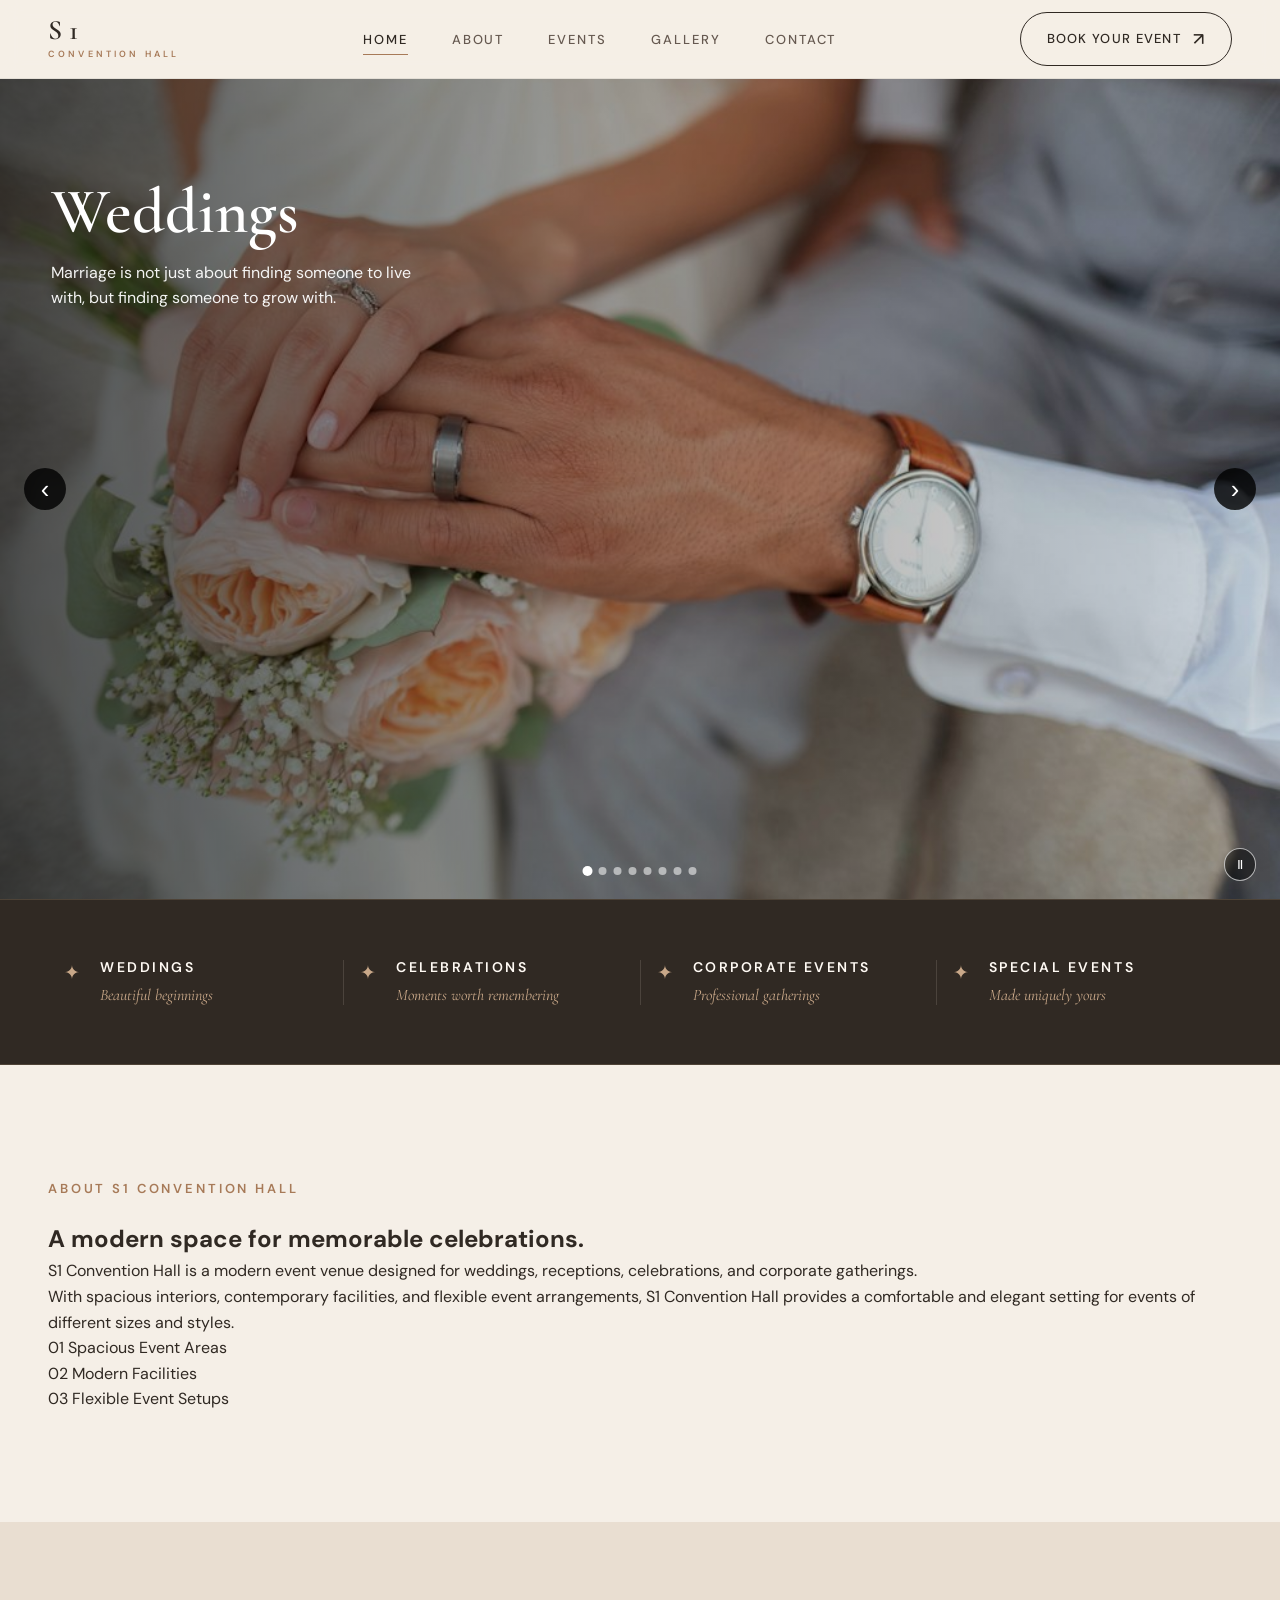
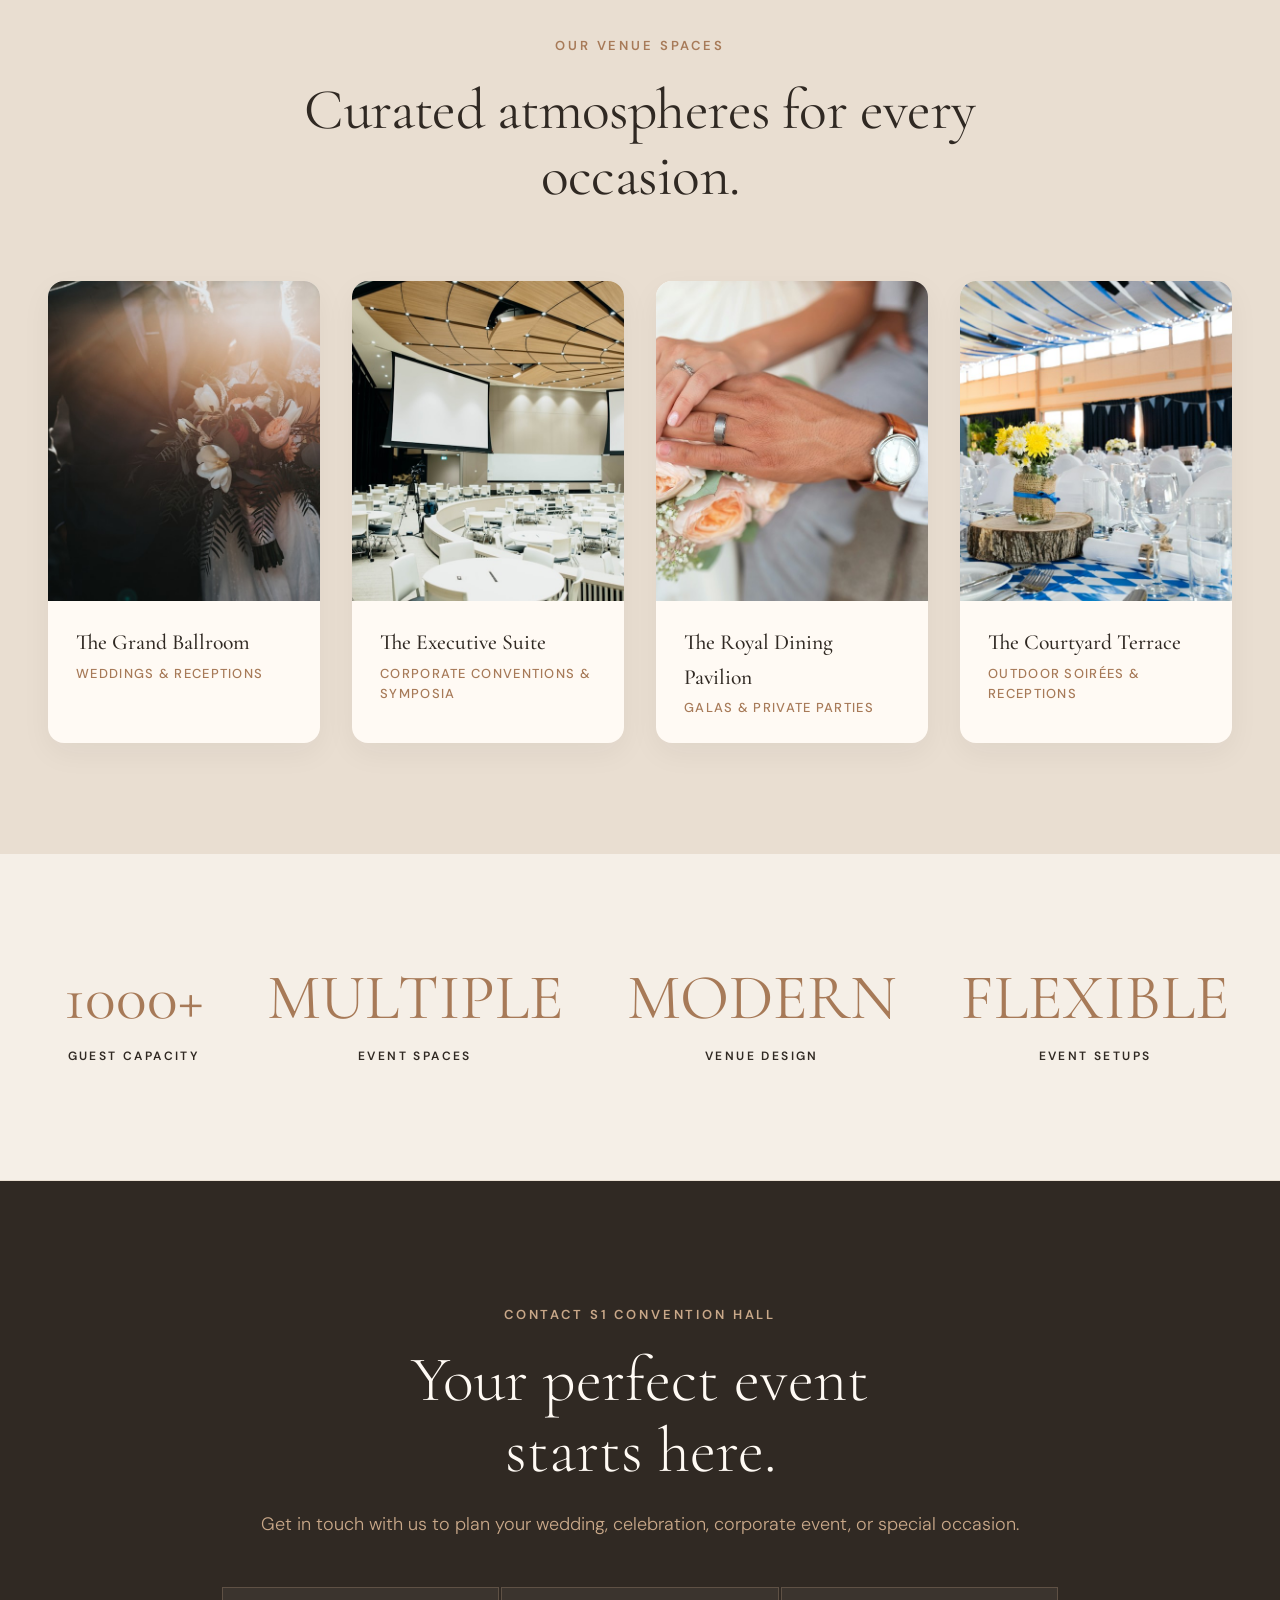
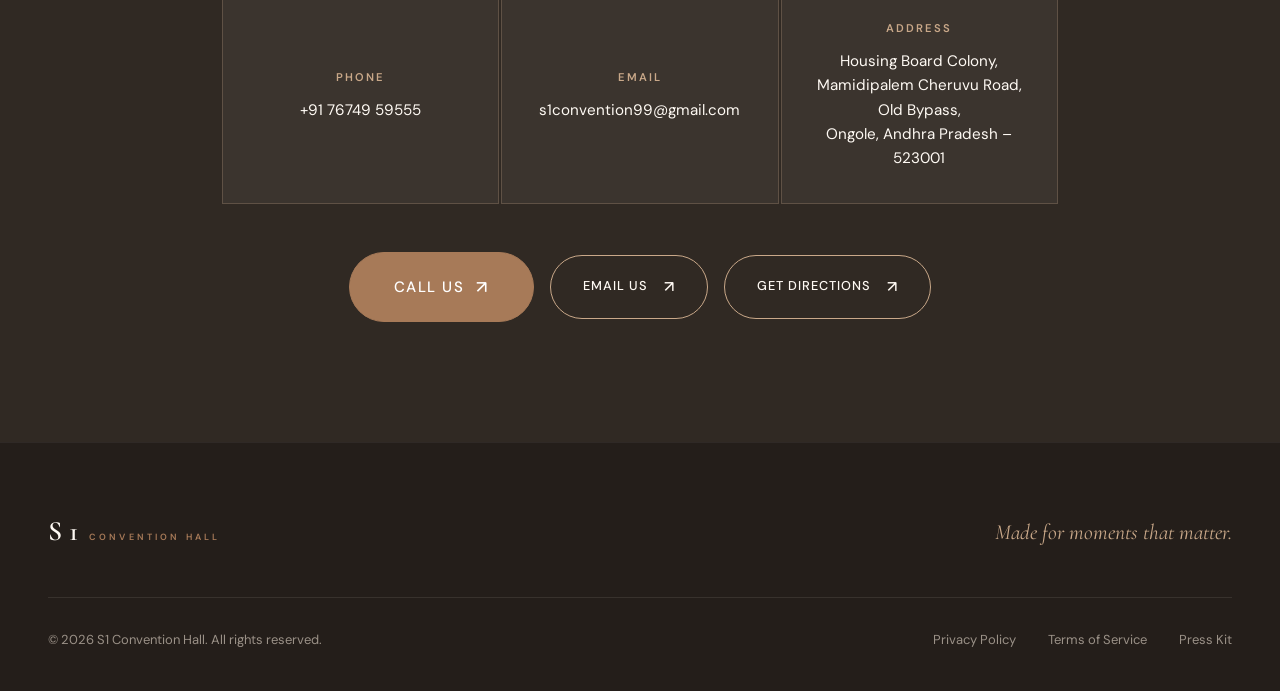
==== index.html @ 1cbb0aaa "Update code" ====
<!DOCTYPE html>
<html lang="en">
<head>
  <meta charset="UTF-8">
  <meta name="viewport" content="width=device-width, initial-scale=1.0">
  <meta name="description" content="S1 Convention Hall — weddings, celebrations and corporate events in Ongole.">
  <title>S1 Convention Hall | Luxury Event & Wedding Venue</title>
  <link rel="preconnect" href="https://fonts.googleapis.com">
  <link rel="preconnect" href="https://fonts.gstatic.com" crossorigin>
  <link href="https://fonts.googleapis.com/css2?family=Cormorant+Garamond:ital,wght@0,300;0,400;0,500;0,600;0,700;1,400;1,600&family=DM+Sans:ital,wght@0,300;0,400;0,500;0,600;1,400&display=swap" rel="stylesheet">
  <link rel="stylesheet" href="styles.css">
</head>
<body>
  <div data-component="navbar"></div>
  <main>
    <div data-component="hero"></div>
    <div data-component="events"></div>
    <div data-component="about"></div>
    <div data-component="gallery"></div>
    <div data-component="stats"></div>
    <div data-component="contact"></div>
  </main>
  <div data-component="footer"></div>
  <p id="componentError" role="alert" hidden style="padding:1rem;text-align:center">Some page sections could not load. Please run this website using a local server.</p>
  <script>
    // Static HTML component loader — no framework required.
    (async function loadComponents() {
      const names = ['navbar', 'hero', 'events', 'about', 'gallery', 'stats', 'contact', 'footer'];
      try {
        await Promise.all(names.map(async (name) => {
          const response = await fetch(`components/${name}.html`);
          if (!response.ok) throw new Error(`Could not load components/${name}.html`);
          const html = await response.text();
          document.querySelector(`[data-component="${name}"]`).innerHTML = html;
        }));
        const script = document.createElement('script');
        script.src = 'script.js';
        script.onload = () => initializeSite();
        document.body.appendChild(script);
      } catch (error) {
        console.error(error);
        document.getElementById('componentError').hidden = false;
      }
    })();
  </script>
</body>
</html>
---- styles.css ----
/* ==========================================================================
   ÉLAN CONVENTION HALL - LUXURY EDITORIAL STYLESHEET
   ========================================================================== */

/* --------------------------------------------------------------------------
   1. CSS VARIABLES & COLOR PALETTE
   -------------------------------------------------------------------------- */
:root {
    --bg-main: #F5EFE7;
    --text-dark: #302923;
    --text-secondary: #665950;
    --accent-gold: #A77A58;
    --accent-gold-light: #C9A889;
    --bg-beige-light: #E9DED1;
    --bg-card-white: #FFFAF4;
    
    /* Typography */
    --font-serif: 'Cormorant Garamond', Georgia, serif;
    --font-sans: 'DM Sans', -apple-system, BlinkMacSystemFont, "Segoe UI", Roboto, sans-serif;
    
    /* Layout */
    --site-max-width: 1540px;
    --section-padding-y: 110px;
    --transition-smooth: all 0.4s cubic-bezier(0.16, 1, 0.3, 1);
}

/* --------------------------------------------------------------------------
   2. RESET & BASE STYLES
   -------------------------------------------------------------------------- */
*, *::before, *::after {
    box-sizing: border-box;
    margin: 0;
    padding: 0;
}

html {
    scroll-behavior: smooth;
    font-size: 16px;
    background-color: var(--bg-main);
    color: var(--text-dark);
    overflow-x: hidden;
}

body {
    font-family: var(--font-sans);
    line-height: 1.6;
    color: var(--text-dark);
    background-color: var(--bg-main);
    -webkit-font-smoothing: antialiased;
    -moz-osx-font-smoothing: grayscale;
    overflow-x: hidden;
    width: 100%;
}

img {
    max-width: 100%;
    height: auto;
    display: block;
    object-fit: cover;
}

a {
    color: inherit;
    text-decoration: none;
}

ul {
    list-style: none;
}

/* --------------------------------------------------------------------------
   3. TYPOGRAPHY & COMMON ELEMENTS
   -------------------------------------------------------------------------- */
.eyebrow-text {
    font-family: var(--font-sans);
    font-size: 0.8125rem;
    font-weight: 600;
    letter-spacing: 0.22em;
    text-transform: uppercase;
    color: var(--accent-gold);
    display: inline-block;
    margin-bottom: 1.25rem;
}

.eyebrow-text.gold {
    color: var(--accent-gold-light);
}

.section-title {
    font-family: var(--font-serif);
    font-size: clamp(2.5rem, 4.5vw, 4rem);
    font-weight: 400;
    line-height: 1.15;
    color: var(--text-dark);
    margin-bottom: 1.5rem;
    letter-spacing: -0.01em;
}

/* Buttons */
.btn {
    display: inline-flex;
    align-items: center;
    justify-content: center;
    gap: 0.75rem;
    padding: 1.1rem 2.2rem;
    font-family: var(--font-sans);
    font-size: 0.875rem;
    font-weight: 500;
    letter-spacing: 0.1em;
    text-transform: uppercase;
    border-radius: 50px;
    transition: var(--transition-smooth);
    cursor: pointer;
    white-space: nowrap;
}

.btn .arrow {
    font-size: 1.1rem;
    transition: transform 0.3s ease;
}

.btn:hover .arrow {
    transform: translate(3px, -3px);
}

.btn-primary {
    background-color: var(--text-dark);
    color: var(--bg-card-white);
    border: 1px solid var(--text-dark);
}

.btn-primary:hover {
    background-color: var(--accent-gold);
    border-color: var(--accent-gold);
    color: #FFFFFF;
    box-shadow: 0 10px 25px rgba(48, 41, 35, 0.15);
}

.btn-secondary {
    background-color: transparent;
    color: var(--text-dark);
    border: 1px solid rgba(48, 41, 35, 0.25);
}

.btn-secondary:hover {
    border-color: var(--text-dark);
    background-color: rgba(48, 41, 35, 0.04);
}

.btn-outline-nav {
    padding: 0.75rem 1.6rem;
    font-size: 0.8125rem;
    border: 1px solid var(--text-dark);
    color: var(--text-dark);
    background: transparent;
}

.btn-outline-nav:hover {
    background-color: var(--text-dark);
    color: var(--bg-main);
}

.btn-gold-large {
    background-color: var(--accent-gold);
    color: #FFFFFF;
    border: 1px solid var(--accent-gold);
    padding: 1.25rem 2.75rem;
    font-size: 0.9375rem;
}

.btn-gold-large:hover {
    background-color: var(--accent-gold-light);
    border-color: var(--accent-gold-light);
    color: var(--text-dark);
    box-shadow: 0 12px 30px rgba(0, 0, 0, 0.2);
}

/* --------------------------------------------------------------------------
   4. NAVBAR
   -------------------------------------------------------------------------- */
.navbar-header {
    position: sticky;
    top: 0;
    left: 0;
    width: 100%;
    z-index: 1000;
    background-color: rgba(245, 239, 231, 0.92);
    backdrop-filter: blur(10px);
    -webkit-backdrop-filter: blur(10px);
    border-bottom: 1px solid rgba(48, 41, 35, 0.08);
    transition: var(--transition-smooth);
}

.navbar-container {
    max-width: var(--site-max-width);
    margin: 0 auto;
    min-height: 72px;
    padding: 0.75rem 3rem;
    display: flex;
    align-items: center;
    justify-content: space-between;
}

.brand-logo {
    display: flex;
    flex-direction: column;
    text-decoration: none;
}

.brand-name {
    font-family: var(--font-serif);
    font-size: 1.75rem;
    font-weight: 600;
    letter-spacing: 0.25em;
    color: var(--text-dark);
    line-height: 1;
}

.brand-tagline {
    font-family: var(--font-sans);
    font-size: 0.5625rem;
    font-weight: 600;
    letter-spacing: 0.35em;
    color: var(--accent-gold);
    margin-top: 3px;
}

.nav-list {
    display: flex;
    align-items: center;
    gap: 2.75rem;
}

.nav-link {
    font-family: var(--font-sans);
    font-size: 0.8125rem;
    font-weight: 500;
    letter-spacing: 0.15em;
    text-transform: uppercase;
    color: var(--text-secondary);
    position: relative;
    padding: 0.4rem 0;
    transition: color 0.3s ease;
}

.nav-link::after {
    content: '';
    position: absolute;
    bottom: 0;
    left: 0;
    width: 0;
    height: 1px;
    background-color: var(--accent-gold);
    transition: width 0.3s ease;
}

.nav-link:hover, .nav-link.active {
    color: var(--text-dark);
}

.nav-link:hover::after, .nav-link.active::after {
    width: 100%;
}

.nav-actions {
    display: flex;
    align-items: center;
    gap: 1.5rem;
}

.hamburger-btn {
    display: none;
    flex-direction: column;
    justify-content: space-between;
    width: 28px;
    height: 20px;
    background: transparent;
    border: none;
    cursor: pointer;
    padding: 0;
    z-index: 1001;
}

.hamburger-btn span {
    width: 100%;
    height: 2px;
    background-color: var(--text-dark);
    transition: var(--transition-smooth);
}

/* --------------------------------------------------------------------------
   5. HERO SECTION
   -------------------------------------------------------------------------- */

/* FULL-SCREEN HERO SLIDESHOW */
.hero-section {
    position: relative;
    width: 100%;
    height: clamp(460px, calc(100svh - 72px), 820px);
    min-height: 460px;
    overflow: hidden;
    padding: 0;
    background: #171411;
}

.hero-slideshow {
    position: absolute;
    inset: 0;
    width: 100%;
    height: 100%;
}

.hero-slide {
    position: absolute;
    inset: 0;
    width: 100%;
    height: 100%;
    opacity: 0;
    visibility: hidden;
    transition: opacity 0.8s ease, visibility 0.8s ease;
}

.hero-slide.active {
    opacity: 1;
    visibility: visible;
    z-index: 1;
}

.hero-slide img {
    width: 100%;
    height: 100%;
    object-fit: cover;
    object-position: center;
}

.hero-slide::after {
    content: "";
    position: absolute;
    inset: 0;
    background: linear-gradient(
        90deg,
        rgba(0, 0, 0, 0.68) 0%,
        rgba(0, 0, 0, 0.35) 45%,
        rgba(0, 0, 0, 0.12) 100%
    );
}

.hero-slide-content {
    position: absolute;
    z-index: 2;
    top: 12%;
    left: 4%;
    width: min(440px, 80%);
    color: #fff;
}

.hero-slide-content h1 {
    font-family: var(--font-serif);
    font-size: clamp(3rem, 5vw, 5.5rem);
    font-weight: 600;
    line-height: 1.05;
    margin-bottom: 1rem;
}

.hero-slide-content p {
    max-width: 360px;
    font-size: 1rem;
    line-height: 1.55;
    color: rgba(255, 255, 255, 0.94);
}

/* SLIDESHOW ARROWS */
.hero-arrow {
    position: absolute;
    z-index: 5;
    top: 50%;
    transform: translateY(-50%);
    width: 42px;
    height: 42px;
    border: 0;
    border-radius: 50%;
    background: rgba(0, 0, 0, 0.8);
    color: #fff;
    font-size: 1.6rem;
    cursor: pointer;
    display: grid;
    place-items: center;
    transition: background 0.25s ease;
}

.hero-arrow:hover {
    background: var(--accent-gold);
}

.hero-arrow-prev {
    left: 24px;
}

.hero-arrow-next {
    right: 24px;
}

/* SLIDE INDICATORS */
.hero-dots {
    position: absolute;
    z-index: 5;
    bottom: 24px;
    left: 50%;
    transform: translateX(-50%);
    display: flex;
    justify-content: center;
    align-items: center;
    gap: 7px;
}

.hero-dot {
    width: 8px;
    height: 8px;
    padding: 0;
    border: 0;
    border-radius: 50%;
    background: rgba(255, 255, 255, 0.55);
    cursor: pointer;
    transition: background 0.25s ease, transform 0.25s ease;
}

.hero-dot.active {
    background: #fff;
    transform: scale(1.25);
}

.hero-pause {
    position: absolute;
    z-index: 5;
    right: 24px;
    bottom: 18px;
    padding: 8px 12px;
    border: 1px solid rgba(255, 255, 255, 0.65);
    border-radius: 20px;
    color: #fff;
    background: rgba(0, 0, 0, 0.45);
    cursor: pointer;
}

/* TABLET */
@media (max-width: 1024px) {
    .hero-section {
        height: clamp(440px, calc(100svh - 72px), 760px);
        min-height: 440px;
    }

    .hero-slide-content {
        top: 13%;
        left: 5%;
    }

    .hero-arrow-prev {
        left: 16px;
    }

    .hero-arrow-next {
        right: 16px;
    }
}

/* MOBILE */
@media (max-width: 768px) {
    .hero-section {
        height: clamp(440px, calc(100svh - 64px), 760px);
        min-height: 440px;
        max-height: none;
    }

    .hero-slide img {
        object-position: center;
    }

    .hero-slide::after {
        background: linear-gradient(
            180deg,
            rgba(0, 0, 0, 0.42) 0%,
            rgba(0, 0, 0, 0.15) 35%,
            rgba(0, 0, 0, 0.72) 100%
        );
    }

    .hero-slide-content {
        top: auto;
        bottom: 18%;
        left: 7%;
        width: 82%;
    }

    .hero-slide-content h1 {
        font-size: clamp(2.7rem, 11vw, 4rem);
        margin-bottom: 0.75rem;
    }

    .hero-slide-content p {
        max-width: 320px;
        font-size: 0.9rem;
        line-height: 1.6;
    }

    .hero-arrow {
        width: 36px;
        height: 36px;
        font-size: 1.3rem;
    }

    .hero-arrow-prev {
        left: 12px;
    }

    .hero-arrow-next {
        right: 12px;
    }

    .hero-dots {
        bottom: 24px;
        gap: 6px;
    }

    .hero-dot {
        width: 7px;
        height: 7px;
    }

    .hero-pause {
        right: 12px;
        bottom: 52px;
        font-size: 0.75rem;
    }
}

@media (max-width: 380px) {
    .hero-slide-content {
        bottom: 19%;
    }

    .hero-slide-content h1 {
        font-size: 2.5rem;
    }

    .hero-slide-content p {
        font-size: 0.84rem;
    }
}



.hero-container {
    width: 100%;
    max-width: var(--site-max-width);
    margin: 0 auto;
    padding: 0 3rem;
    display: grid;
    grid-template-columns: 44% 56%;
    align-items: center;
    gap: 2rem;
}

.hero-left {
    padding-right: 2rem;
    z-index: 2;
}

.hero-headline {
    font-family: var(--font-serif);
    font-size: clamp(3.8rem, 6.2vw, 6.8rem);
    font-weight: 300;
    line-height: 0.98;
    color: var(--text-dark);
    margin-bottom: 2rem;
    letter-spacing: -0.02em;
}

.accent-italic {
    font-style: italic;
    font-weight: 400;
    color: var(--accent-gold);
}

.hero-description {
    font-size: 1.0625rem;
    font-weight: 400;
    color: var(--text-secondary);
    max-width: 480px;
    margin-bottom: 2.75rem;
    line-height: 1.7;
}

.hero-cta-group {
    display: flex;
    align-items: center;
    gap: 1.25rem;
    flex-wrap: wrap;
}

/* HERO RIGHT - COLLAGE COMPOSITION */
.hero-right {
    position: relative;
    display: flex;
    justify-content: center;
    align-items: center;
}

.hero-collage-wrapper {
    position: relative;
    width: 100%;
    max-width: 720px;
    height: 640px;
}

/* Background Soft Decorative Circle */
.decorative-bg-circle {
    position: absolute;
    top: 50%;
    left: 55%;
    transform: translate(-50%, -50%);
    width: 460px;
    height: 460px;
    background-color: var(--bg-beige-light);
    border-radius: 50%;
    z-index: 0;
    opacity: 0.7;
}

.collage-image-container {
    position: absolute;
    overflow: hidden;
    box-shadow: 0 20px 40px rgba(48, 41, 35, 0.12);
    transition: transform 0.5s ease, box-shadow 0.5s ease;
}

.collage-image-container:hover {
    transform: translateY(-6px);
    box-shadow: 0 28px 50px rgba(48, 41, 35, 0.18);
}

.collage-image-container img {
    width: 100%;
    height: 100%;
    object-fit: cover;
    transition: transform 0.7s ease;
}

.collage-image-container:hover img {
    transform: scale(1.05);
}

/* 1. Main Arched Image (Tall Portrait, Right Side) */
.img-main-arch {
    top: 0;
    right: 5%;
    width: 320px;
    height: 520px;
    border-radius: 160px 160px 20px 20px; /* Elegant Arch Shape */
    z-index: 2;
    border: 4px solid var(--bg-main);
}

/* 2. Top Left Image (Overlapping Main Image) */
.img-top-left {
    top: 40px;
    left: 4%;
    width: 250px;
    height: 280px;
    border-radius: 120px 20px 20px 20px;
    z-index: 3;
    border: 4px solid var(--bg-main);
}

/* 3. Bottom Left Image (Overlapping Main & Top) */
.img-bottom-left {
    bottom: 20px;
    left: 12%;
    width: 280px;
    height: 260px;
    border-radius: 20px 20px 120px 20px;
    z-index: 4;
    border: 4px solid var(--bg-main);
}

/* 4. Center Circular Badge */
.center-badge {
    position: absolute;
    top: 48%;
    left: 38%;
    transform: translate(-50%, -50%);
    width: 190px;
    height: 190px;
    background-color: var(--text-dark);
    color: var(--bg-card-white);
    border-radius: 50%;
    display: flex;
    align-items: center;
    justify-content: center;
    text-align: center;
    padding: 1.25rem;
    z-index: 5;
    box-shadow: 0 15px 35px rgba(0, 0, 0, 0.25);
    border: 3px solid var(--accent-gold-light);
}

.badge-content {
    display: flex;
    flex-direction: column;
    align-items: center;
}

.badge-star {
    color: var(--accent-gold-light);
    font-size: 1.1rem;
    margin-bottom: 0.3rem;
}

.badge-tagline {
    font-family: var(--font-sans);
    font-size: 0.625rem;
    font-weight: 600;
    letter-spacing: 0.2em;
    line-height: 1.45;
    color: var(--bg-card-white);
}

.badge-divider {
    width: 24px;
    border: none;
    height: 1px;
    background-color: var(--accent-gold-light);
    margin: 0.4rem 0;
}

.badge-sub {
    font-family: var(--font-serif);
    font-size: 0.75rem;
    font-style: italic;
    letter-spacing: 0.08em;
    color: var(--accent-gold-light);
    line-height: 1.2;
}

/* Side Vertical Decorative Text */
.vertical-deco-text {
    position: absolute;
    right: -25px;
    bottom: 120px;
    transform: rotate(90deg);
    transform-origin: right bottom;
    font-family: var(--font-sans);
    font-size: 0.625rem;
    font-weight: 600;
    letter-spacing: 0.35em;
    color: var(--accent-gold);
    white-space: nowrap;
    opacity: 0.75;
}

/* --------------------------------------------------------------------------
   6. CATEGORY STRIP
   -------------------------------------------------------------------------- */
.category-strip-section {
    background-color: var(--text-dark);
    color: var(--bg-card-white);
    padding: 3.5rem 0;
    border-top: 1px solid rgba(201, 168, 137, 0.2);
    border-bottom: 1px solid rgba(201, 168, 137, 0.2);
}

.category-container {
    max-width: var(--site-max-width);
    margin: 0 auto;
    padding: 0 3rem;
    display: flex;
    align-items: center;
    justify-content: space-between;
}

.category-item {
    display: flex;
    align-items: flex-start;
    gap: 1.25rem;
    flex: 1;
    padding: 0 1rem;
}

.category-icon {
    color: var(--accent-gold-light);
    font-size: 1.2rem;
    margin-top: 2px;
}

.category-info h3 {
    font-family: var(--font-sans);
    font-size: 0.875rem;
    font-weight: 600;
    letter-spacing: 0.18em;
    text-transform: uppercase;
    color: var(--bg-card-white);
    margin-bottom: 0.25rem;
}

.category-info p {
    font-family: var(--font-serif);
    font-size: 1rem;
    font-style: italic;
    color: var(--accent-gold-light);
}

.category-divider {
    width: 1px;
    height: 45px;
    background-color: rgba(233, 222, 209, 0.15);
}

/* --------------------------------------------------------------------------
   7. ABOUT SECTION
   -------------------------------------------------------------------------- */
.about-section {
    padding: var(--section-padding-y) 0;
    background-color: var(--bg-main);
}

.about-container {
    max-width: var(--site-max-width);
    margin: 0 auto;
    padding: 0 3rem;
}

.about-header {
    margin-bottom: 4rem;
    max-width: 800px;
}

.about-content-grid {
    display: grid;
    grid-template-columns: 48% 46%;
    gap: 6%;
    align-items: center;
}

.about-image-wrapper {
    position: relative;
    border-radius: 200px 20px 20px 20px;
    overflow: hidden;
    box-shadow: 0 25px 50px rgba(48, 41, 35, 0.1);
}

.about-image-wrapper img {
    width: 100%;
    height: 560px;
    object-fit: cover;
}

.about-image-badge {
    position: absolute;
    bottom: 2.5rem;
    right: 2.5rem;
    background-color: rgba(48, 41, 35, 0.92);
    backdrop-filter: blur(8px);
    color: var(--bg-card-white);
    padding: 1.5rem 2rem;
    border-radius: 12px;
    border-left: 3px solid var(--accent-gold);
    display: flex;
    flex-direction: column;
}

.badge-number {
    font-family: var(--font-serif);
    font-size: 2.5rem;
    font-weight: 600;
    color: var(--accent-gold-light);
    line-height: 1;
}

.badge-label {
    font-size: 0.6875rem;
    font-weight: 600;
    letter-spacing: 0.18em;
    color: var(--bg-card-white);
    margin-top: 0.3rem;
}

.about-text-content .lead-paragraph {
    font-family: var(--font-serif);
    font-size: 1.75rem;
    line-height: 1.45;
    color: var(--text-dark);
    margin-bottom: 1.75rem;
    font-weight: 400;
}

.about-text-content .body-paragraph {
    font-size: 1rem;
    color: var(--text-secondary);
    line-height: 1.75;
    margin-bottom: 3rem;
}

.about-features-list {
    display: grid;
    grid-template-columns: 1fr 1fr;
    gap: 2rem;
    border-top: 1px solid var(--bg-beige-light);
    padding-top: 2.5rem;
}

.feature-card h4 {
    font-family: var(--font-sans);
    font-size: 0.9375rem;
    font-weight: 600;
    letter-spacing: 0.05em;
    color: var(--text-dark);
    margin-bottom: 0.5rem;
}

.feature-card p {
    font-size: 0.875rem;
    color: var(--text-secondary);
    line-height: 1.6;
}

/* --------------------------------------------------------------------------
   8. GALLERY SECTION
   -------------------------------------------------------------------------- */
.gallery-section {
    padding: var(--section-padding-y) 0;
    background-color: var(--bg-beige-light);
}

.gallery-container {
    max-width: var(--site-max-width);
    margin: 0 auto;
    padding: 0 3rem;
}

.gallery-header {
    text-align: center;
    max-width: 700px;
    margin: 0 auto 4.5rem auto;
}

.gallery-grid {
    display: grid;
    grid-template-columns: repeat(4, 1fr);
    gap: 2rem;
}

.gallery-card {
    background-color: var(--bg-card-white);
    border-radius: 16px;
    overflow: hidden;
    box-shadow: 0 10px 30px rgba(48, 41, 35, 0.05);
    transition: var(--transition-smooth);
}

.gallery-card:hover {
    transform: translateY(-8px);
    box-shadow: 0 20px 40px rgba(48, 41, 35, 0.12);
}

.gallery-img-wrapper {
    height: 320px;
    overflow: hidden;
}

.gallery-img-wrapper img {
    width: 100%;
    height: 100%;
    object-fit: cover;
    transition: transform 0.6s ease;
}

.gallery-card:hover .gallery-img-wrapper img {
    transform: scale(1.08);
}

.gallery-info {
    padding: 1.5rem 1.75rem;
}

.gallery-info h3 {
    font-family: var(--font-serif);
    font-size: 1.35rem;
    font-weight: 500;
    color: var(--text-dark);
    margin-bottom: 0.25rem;
}

.gallery-info p {
    font-size: 0.8125rem;
    color: var(--accent-gold);
    text-transform: uppercase;
    letter-spacing: 0.1em;
    font-weight: 500;
}

/* --------------------------------------------------------------------------
   9. STATISTICS SECTION
   -------------------------------------------------------------------------- */
.stats-section {
    padding: 6rem 0;
    background-color: var(--bg-main);
    border-top: 1px solid var(--bg-beige-light);
    border-bottom: 1px solid var(--bg-beige-light);
}

.stats-container {
    max-width: var(--site-max-width);
    margin: 0 auto;
    padding: 0 3rem;
    display: grid;
    grid-template-columns: repeat(4, 1fr);
    gap: 2rem;
    text-align: center;
}

.stat-item {
    padding: 1rem;
}

.stat-number {
    display: block;
    font-family: var(--font-serif);
    font-size: clamp(3.2rem, 5vw, 4.8rem);
    font-weight: 400;
    color: var(--accent-gold);
    line-height: 1;
    margin-bottom: 0.75rem;
}

.stat-label {
    font-family: var(--font-sans);
    font-size: 0.75rem;
    font-weight: 600;
    letter-spacing: 0.2em;
    color: var(--text-dark);
    text-transform: uppercase;
}

/* --------------------------------------------------------------------------
   10. FINAL CTA SECTION
   -------------------------------------------------------------------------- */
.cta-section {
    padding: 120px 0;
    background-color: var(--text-dark);
    color: var(--bg-card-white);
    text-align: center;
    position: relative;
    overflow: hidden;
}

.cta-container {
    max-width: 900px;
    margin: 0 auto;
    padding: 0 2rem;
    position: relative;
    z-index: 2;
}

.cta-headline {
    font-family: var(--font-serif);
    font-size: clamp(3rem, 5vw, 5rem);
    font-weight: 300;
    line-height: 1.1;
    color: var(--bg-card-white);
    margin-bottom: 1.5rem;
}

.cta-subtext {
    font-size: 1.125rem;
    color: var(--accent-gold-light);
    margin-bottom: 3rem;
    font-weight: 300;
}

.cta-actions {
    display: flex;
    justify-content: center;
}

/* --------------------------------------------------------------------------
   11. FOOTER
   -------------------------------------------------------------------------- */
.footer-section {
    background-color: #241e1a;
    color: var(--accent-gold-light);
    padding: 4.5rem 0 2.5rem 0;
    border-top: 1px solid rgba(255, 255, 255, 0.05);
}

.footer-container {
    max-width: var(--site-max-width);
    margin: 0 auto;
    padding: 0 3rem;
}

.footer-top {
    display: flex;
    align-items: center;
    justify-content: space-between;
    padding-bottom: 3rem;
    border-bottom: 1px solid rgba(233, 222, 209, 0.1);
}

.footer-brand .brand-name {
    color: var(--bg-card-white);
}

.footer-tagline-text {
    font-family: var(--font-serif);
    font-size: 1.35rem;
    font-style: italic;
    color: var(--accent-gold-light);
}

.footer-bottom {
    display: flex;
    align-items: center;
    justify-content: space-between;
    padding-top: 2rem;
    font-size: 0.8125rem;
    color: rgba(233, 222, 209, 0.6);
}

.footer-links {
    display: flex;
    gap: 2rem;
}

.footer-links a {
    color: rgba(233, 222, 209, 0.6);
    transition: color 0.3s ease;
}

.footer-links a:hover {
    color: var(--accent-gold-light);
}

/* --------------------------------------------------------------------------
   12. RESPONSIVE DESIGN & MEDIA QUERIES
   -------------------------------------------------------------------------- */
@media (max-width: 1400px) {
    .hero-container {
        grid-template-columns: 45% 55%;
    }
    .hero-headline {
        font-size: clamp(3.2rem, 5.5vw, 5.5rem);
    }
    .hero-collage-wrapper {
        height: 580px;
    }
    .img-main-arch {
        width: 280px;
        height: 460px;
    }
    .img-top-left {
        width: 220px;
        height: 250px;
    }
    .img-bottom-left {
        width: 240px;
        height: 230px;
    }
    .center-badge {
        width: 170px;
        height: 170px;
    }
}

@media (max-width: 1100px) {
    .category-container {
        display: grid;
        grid-template-columns: 1fr 1fr;
        gap: 2rem;
    }
    .category-divider {
        display: none;
    }
    .gallery-grid {
        grid-template-columns: repeat(2, 1fr);
    }
    .stats-container {
        grid-template-columns: repeat(2, 1fr);
        gap: 3rem;
    }
}

@media (max-width: 1024px) {
    .navbar-container {
        padding: 1.25rem 2rem;
    }
    .hero-container {
        grid-template-columns: 1fr;
        gap: 4rem;
        padding: 0 2rem;
    }
    .hero-left {
        padding-right: 0;
        text-align: center;
        max-width: 700px;
        margin: 0 auto;
    }
    .hero-description {
        margin-left: auto;
        margin-right: auto;
    }
    .hero-cta-group {
        justify-content: center;
    }
    .about-content-grid {
        grid-template-columns: 1fr;
        gap: 3.5rem;
    }
    .about-image-wrapper img {
        height: 450px;
    }
}

@media (max-width: 900px) and (min-width: 769px) {
    .navbar-container {
        padding-right: 1.5rem;
        padding-left: 1.5rem;
    }

    .nav-list {
        gap: 1.25rem;
    }

    .nav-actions {
        gap: 0.75rem;
    }

    .btn-outline-nav {
        padding: 0.65rem 1rem;
        font-size: 0.7rem;
    }
}

@media (max-width: 768px) {

    /* ================================
       MOBILE NAVIGATION
       ================================ */

    .hamburger-btn {
        display: flex;
    }

    .nav-menu {
        position: fixed;
        top: 0;
        right: -100%;
        width: 82%;
        max-width: 380px;
        height: 100vh;
        background-color: var(--text-dark);
        padding: 6rem 2.5rem 3rem 2.5rem;
        transition: right 0.4s cubic-bezier(0.16, 1, 0.3, 1);
        z-index: 1000;
        box-shadow: -10px 0 30px rgba(0, 0, 0, 0.3);
    }

    .nav-menu.active {
        right: 0;
    }

    .nav-list {
        flex-direction: column;
        align-items: flex-start;
        gap: 2rem;
    }

    .nav-link {
        color: var(--bg-card-white);
        font-size: 1.1rem;
    }

    .nav-actions .btn-outline-nav {
        display: none;
    }

    .hamburger-btn.active span:nth-child(1) {
        transform: translateY(9px) rotate(45deg);
        background-color: var(--bg-card-white);
    }

    .hamburger-btn.active span:nth-child(2) {
        opacity: 0;
    }

    .hamburger-btn.active span:nth-child(3) {
        transform: translateY(-9px) rotate(-45deg);
        background-color: var(--bg-card-white);
    }


    /* ================================
       MOBILE HERO
       ================================ */

    .hero-section {
        padding: 0;
        background: #171411;
    }

    .hero-container {
        display: flex;
        flex-direction: column;
        gap: 2.5rem;
        padding: 0 1.25rem;
    }

    .hero-left {
        width: 100%;
        padding-right: 0;
        text-align: center;
        margin: 0 auto;
    }

    .eyebrow-text {
        font-size: 0.68rem;
        letter-spacing: 0.16em;
        margin-bottom: 1rem;
    }

    .hero-headline {
        font-size: clamp(3rem, 14vw, 4.2rem);
        line-height: 0.95;
        margin-bottom: 1.5rem;
        letter-spacing: -0.025em;
    }

    .hero-description {
        font-size: 0.95rem;
        line-height: 1.65;
        max-width: 340px;
        margin: 0 auto 2rem auto;
    }

    .hero-cta-group {
        justify-content: center;
        flex-direction: column;
        gap: 0.8rem;
        width: 100%;
    }

    .hero-cta-group .btn {
        width: 100%;
        max-width: 320px;
    }


    /* ================================
       MOBILE IMAGE COLLAGE
       ================================ */

    .hero-right {
        width: 100%;
        display: flex;
        justify-content: center;
        margin-top: 0.5rem;
    }

    .hero-collage-wrapper {
        width: 100%;
        max-width: 390px;
        height: 430px;
        margin: 0 auto;
    }

    /* Soft background circle */

    .decorative-bg-circle {
        width: 330px;
        height: 330px;
        top: 50%;
        left: 50%;
        opacity: 0.65;
    }

    /* Main image */

    .img-main-arch {
        width: 210px;
        height: 350px;
        right: 2%;
        top: 5px;
        border-radius: 110px 110px 18px 18px;
        border-width: 4px;
    }

    /* Top-left image */

    .img-top-left {
        width: 155px;
        height: 180px;
        left: 0;
        top: 30px;
        border-radius: 80px 18px 18px 18px;
        border-width: 4px;
    }

    /* Bottom-left image */

    .img-bottom-left {
        width: 175px;
        height: 170px;
        left: 7%;
        bottom: 8px;
        border-radius: 18px 18px 80px 18px;
        border-width: 4px;
    }

    /* Center badge */

    .center-badge {
        width: 135px;
        height: 135px;
        top: 50%;
        left: 43%;
        padding: 0.7rem;
        border-width: 2px;
    }

    .badge-star {
        font-size: 0.9rem;
        margin-bottom: 0.15rem;
    }

    .badge-tagline {
        font-size: 0.48rem;
        letter-spacing: 0.15em;
        line-height: 1.4;
    }

    .badge-divider {
        width: 20px;
        margin: 0.3rem 0;
    }

    .badge-sub {
        font-size: 0.6rem;
        line-height: 1.15;
    }

    .vertical-deco-text {
        display: none;
    }


    /* ================================
       MOBILE CATEGORY SECTION
       ================================ */

    .category-container {
        grid-template-columns: 1fr;
        padding: 0 1.5rem;
        gap: 1.5rem;
    }

    .category-item {
        padding: 0.5rem 0;
    }

    .category-divider {
        display: none;
    }


    /* ================================
       MOBILE GALLERY
       ================================ */

    .gallery-grid {
        grid-template-columns: 1fr;
    }

    .gallery-img-wrapper {
        height: 280px;
    }


    /* ================================
       MOBILE ABOUT
       ================================ */

    .about-features-list {
        grid-template-columns: 1fr;
    }


    /* ================================
       MOBILE FOOTER
       ================================ */

    .footer-top,
    .footer-bottom {
        flex-direction: column;
        gap: 1.5rem;
        text-align: center;
    }


    /* ================================
       MOBILE CONTACT
       ================================ */

    .contact-details {
        flex-direction: column;
        margin: 2rem auto;
        gap: 0.5rem;
    }

    .contact-item {
        min-height: auto;
        padding: 1.5rem;
    }

    .cta-actions {
        flex-direction: column;
        width: 100%;
    }

    .cta-actions .btn {
        width: 100%;
        max-width: 320px;
    }
}

@media (max-width: 480px) {

    .navbar-container {
        min-height: 64px;
        padding: 0.65rem 1.25rem;
    }

    .hero-container,
    .about-container,
    .gallery-container,
    .stats-container,
    .footer-container {
        padding-left: 1.25rem;
        padding-right: 1.25rem;
    }

    .hero-headline {
        font-size: 3.1rem;
        line-height: 0.94;
    }

    .hero-description {
        font-size: 0.9rem;
        max-width: 310px;
    }

    .hero-collage-wrapper {
        height: 390px;
        max-width: 350px;
    }

    .decorative-bg-circle {
        width: 285px;
        height: 285px;
    }

    .img-main-arch {
        width: 185px;
        height: 315px;
        right: 1%;
    }

    .img-top-left {
        width: 135px;
        height: 155px;
        left: 0;
        top: 25px;
    }

    .img-bottom-left {
        width: 150px;
        height: 145px;
        left: 5%;
        bottom: 5px;
    }

    .center-badge {
        width: 115px;
        height: 115px;
        left: 42%;
    }

    .badge-tagline {
        font-size: 0.42rem;
    }

    .badge-sub {
        font-size: 0.55rem;
    }

    .stats-container {
        grid-template-columns: 1fr;
    }
}

/* =========================================
   CONTACT DETAILS
   ========================================= */

.contact-details {
    display: flex;
    justify-content: center;
    align-items: stretch;
    gap: 2px;
    margin: 3rem auto;
    max-width: 1100px;
}

.contact-item {
    flex: 1;
    padding: 2rem;
    background: rgba(255, 250, 244, 0.05);
    border: 1px solid rgba(201, 168, 137, 0.25);
    display: flex;
    flex-direction: column;
    justify-content: center;
    gap: 0.7rem;
    min-height: 130px;
}

.contact-label {
    font-family: var(--font-sans);
    font-size: 0.7rem;
    letter-spacing: 0.18em;
    color: var(--accent-gold-light);
    font-weight: 600;
}

.contact-item a,
.contact-item > span:last-child {
    font-family: var(--font-sans);
    font-size: 0.95rem;
    line-height: 1.6;
    color: var(--bg-card-white);
    text-decoration: none;
}

.contact-item a {
    transition: var(--transition-smooth);
}

.contact-item a:hover {
    color: var(--accent-gold-light);
}


/* =========================================
   CONTACT BUTTONS
   ========================================= */

.cta-actions {
    display: flex;
    justify-content: center;
    align-items: center;
    flex-wrap: wrap;
    gap: 1rem;
}

.btn-outline-large {
    display: inline-flex;
    align-items: center;
    justify-content: center;
    gap: 1rem;
    padding: 1.15rem 2rem;
    border: 1px solid var(--accent-gold-light);
    color: var(--bg-card-white);
    text-decoration: none;
    font-family: var(--font-sans);
    font-size: 0.8rem;
    letter-spacing: 0.08em;
    text-transform: uppercase;
    transition: var(--transition-smooth);
}

.btn-outline-large:hover {
    background: var(--accent-gold-light);
    color: var(--text-dark);
}

.btn-outline-large .arrow {
    font-size: 1rem;
}


/* =========================================
   MOBILE CONTACT
   ========================================= */

@media (max-width: 768px) {

    .contact-details {
        flex-direction: column;
        margin: 2rem auto;
        gap: 0.5rem;
    }

    .contact-item {
        min-height: auto;
        padding: 1.5rem;
    }

    .cta-actions {
        flex-direction: column;
        width: 100%;
    }

    .cta-actions .btn {
        width: 100%;
        max-width: 320px;
    }

}
/* Prevent empty grid/flex space */

.about-container {
    align-items: start !important;
}

.about-content {
    align-self: start !important;
}

.about-image-wrapper {
    align-self: start !important;
}




.hero-slideshow {
    position: absolute;
    inset: 0;
    width: 100%;
    max-width: none;
    height: 100%;
    margin: 0;
    border-radius: 0;
    background: #171411;
    box-shadow: none;
    isolation: isolate;
}
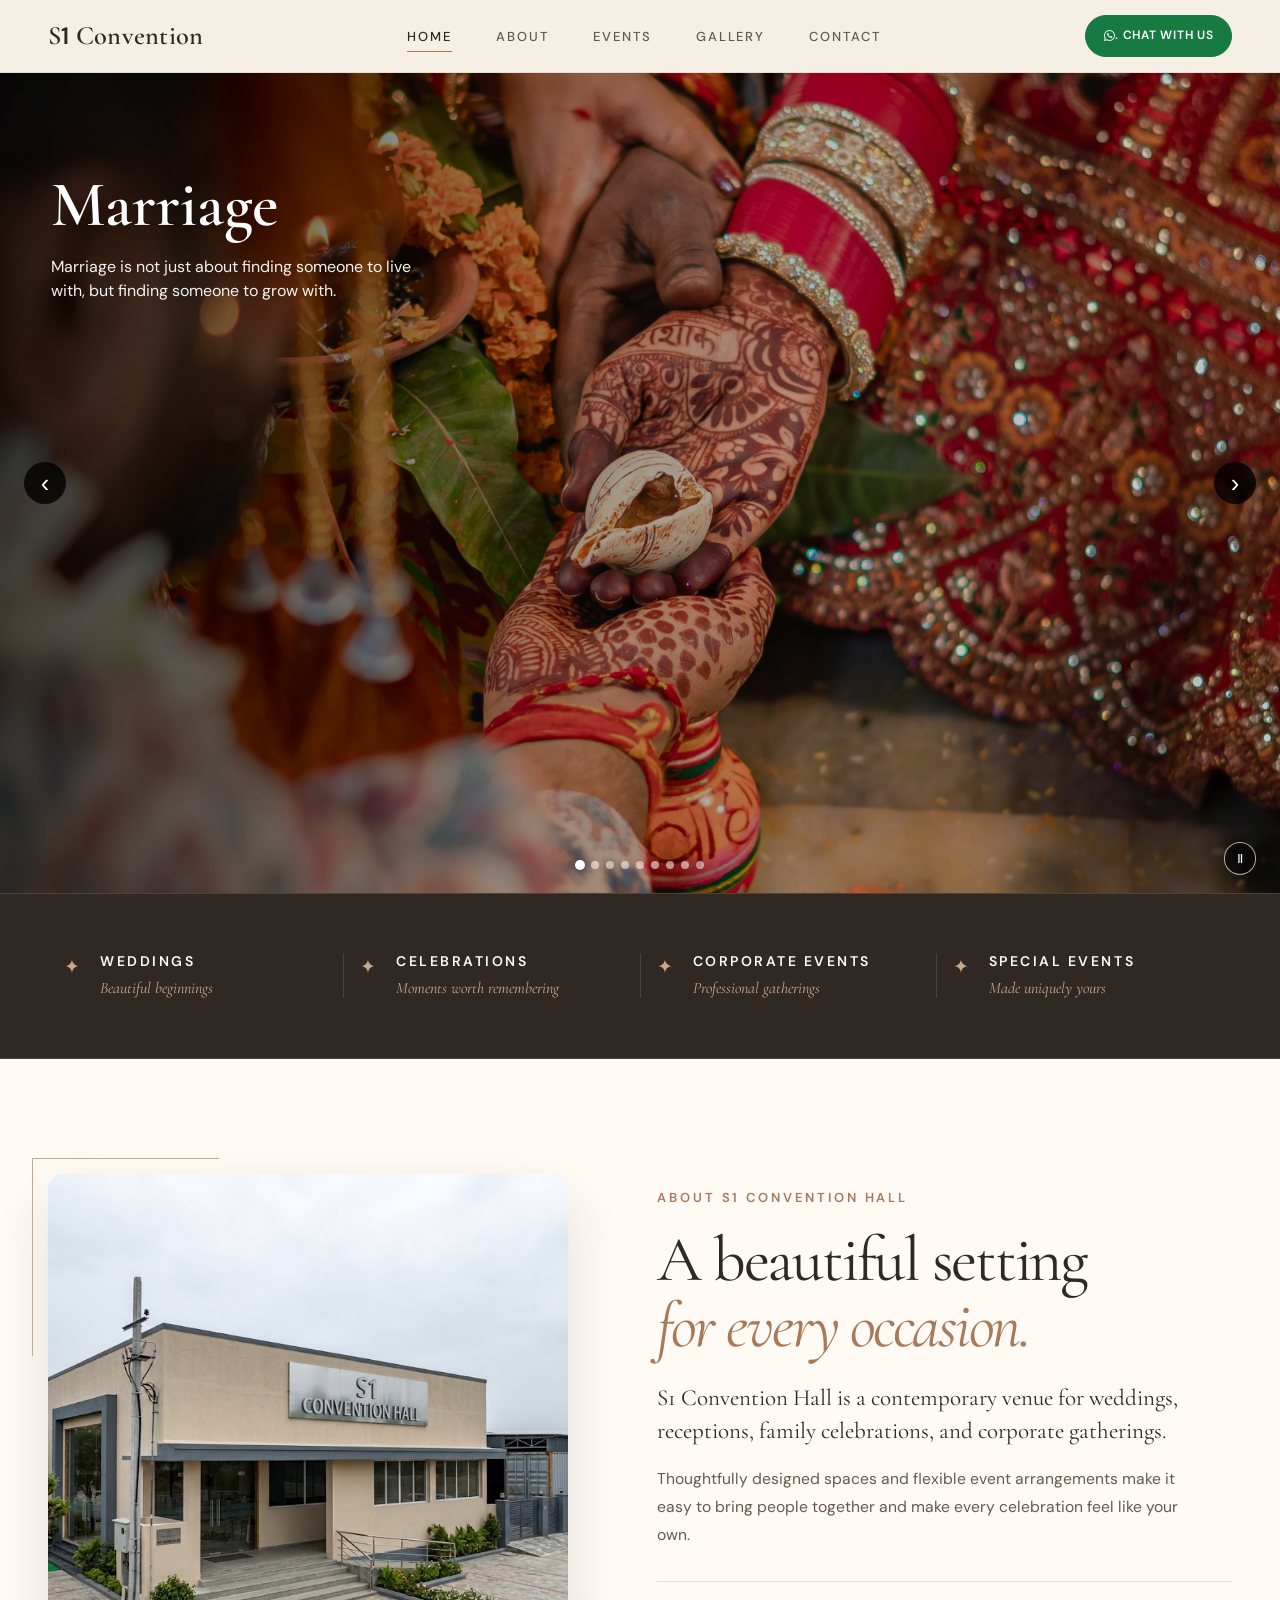
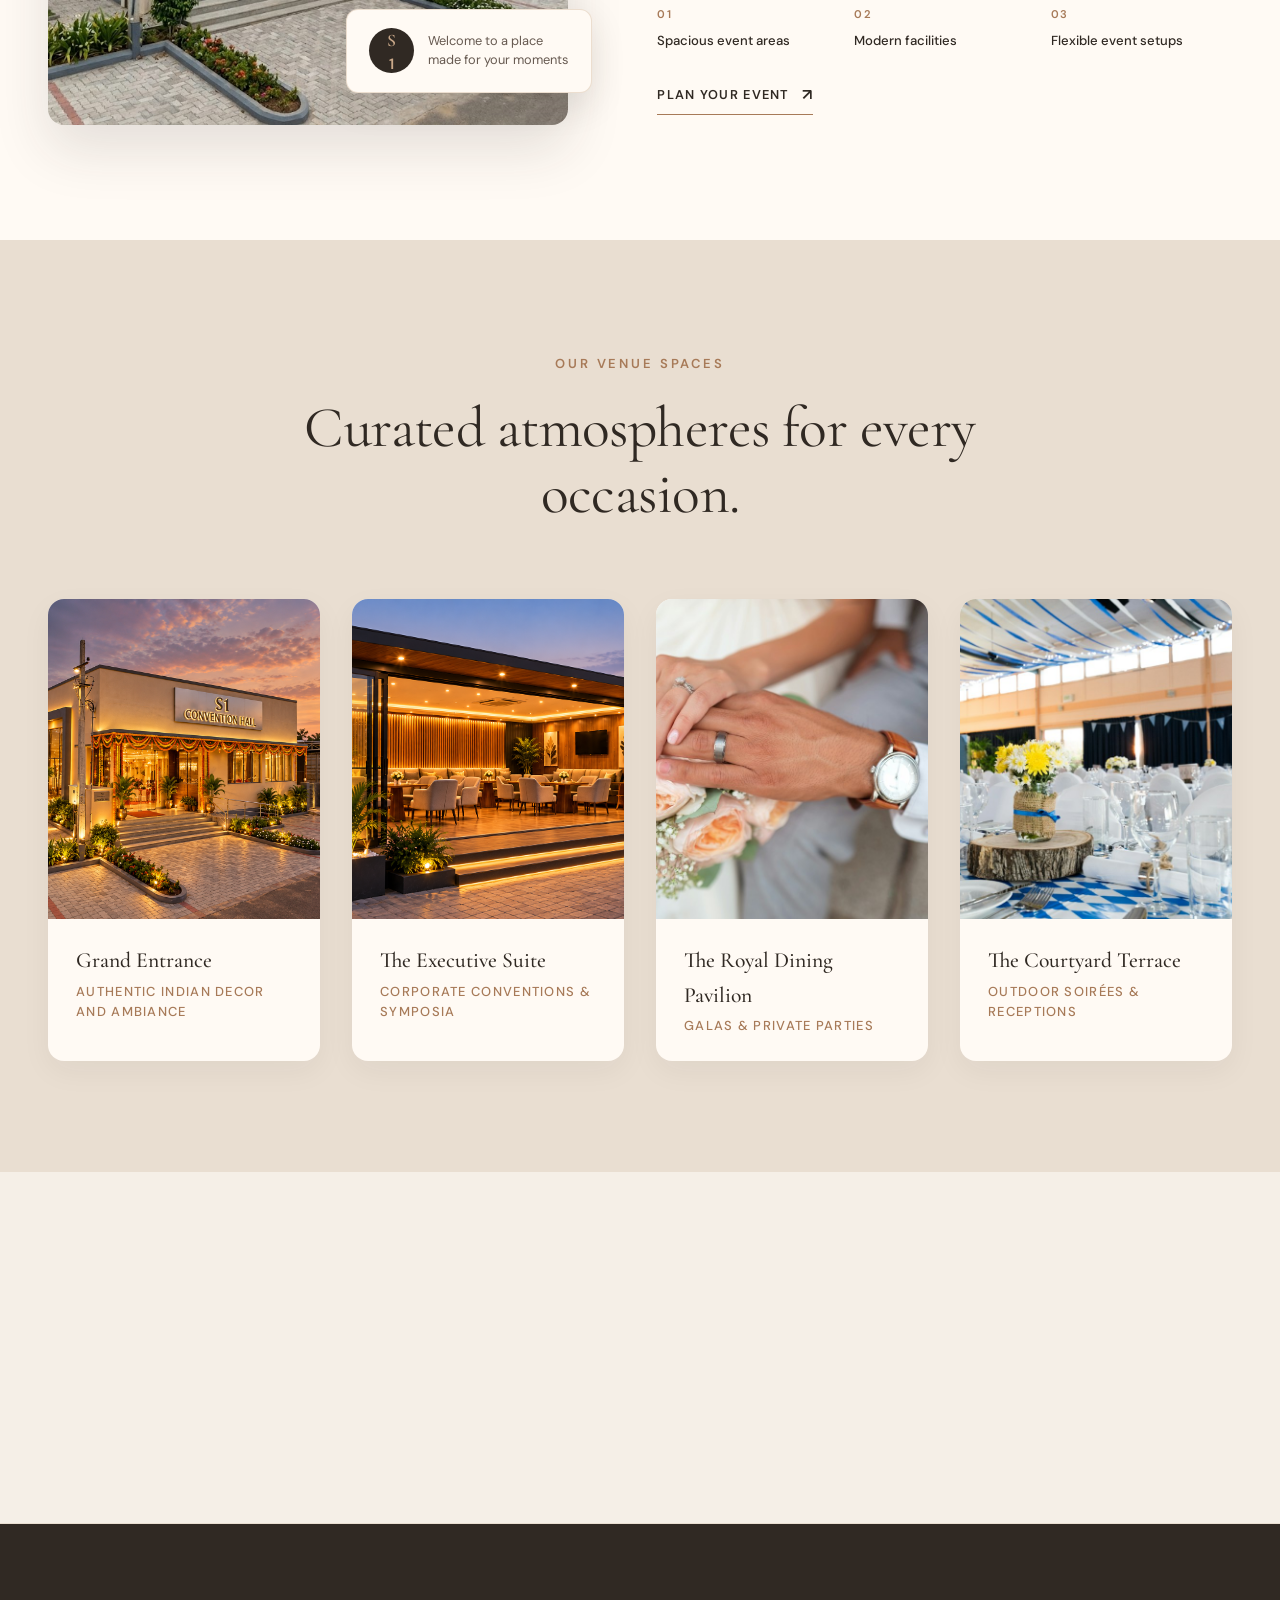
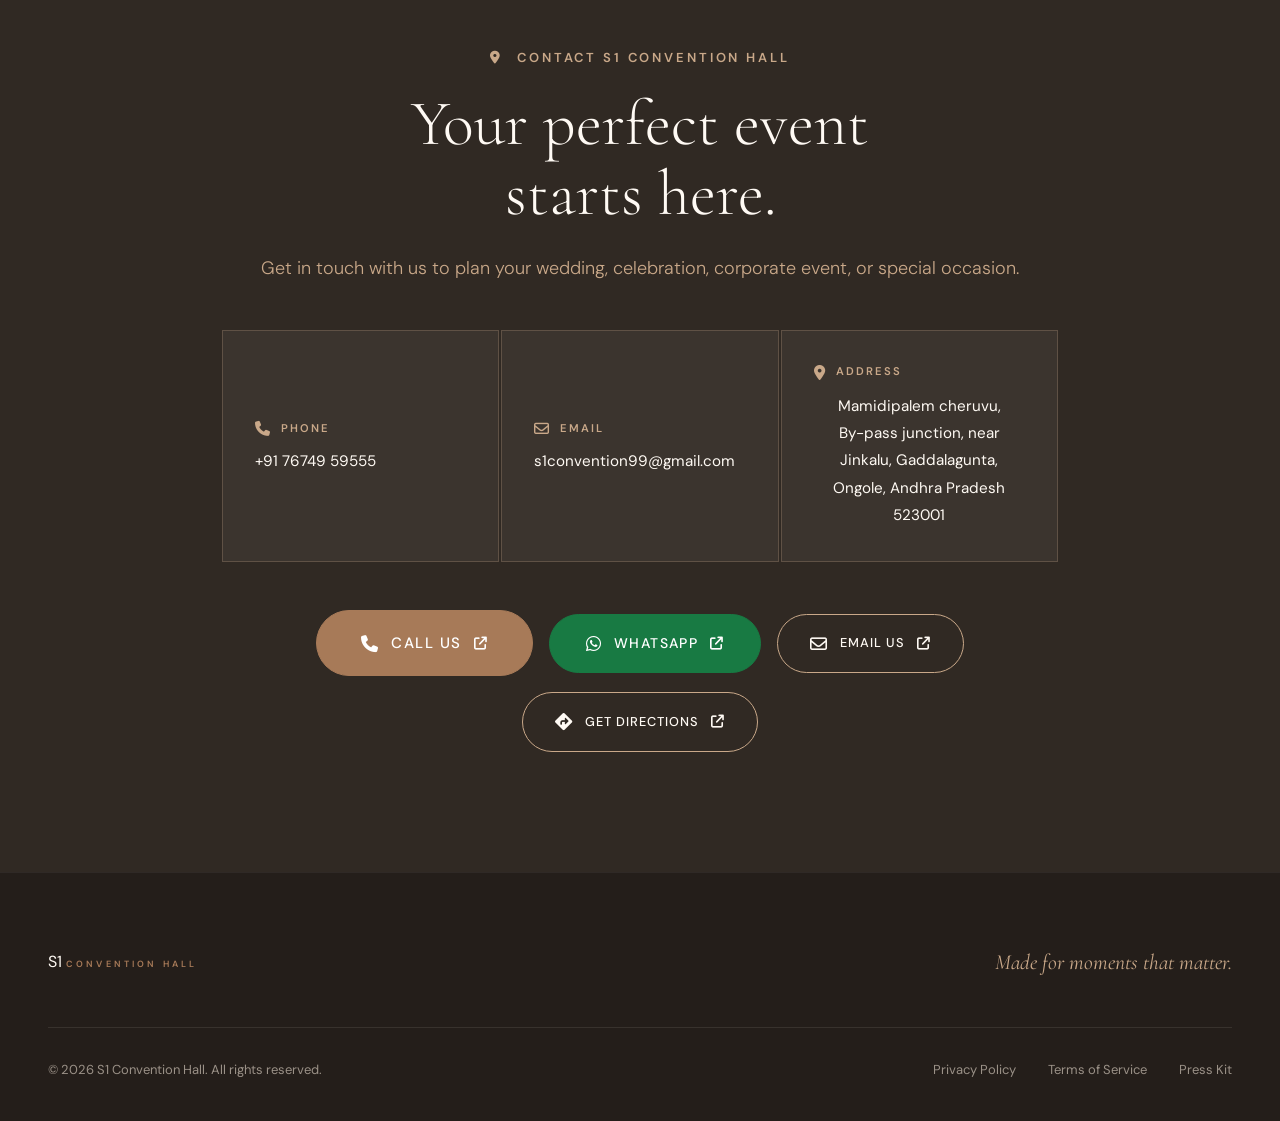
==== commit ee992f94: "styles updated to client changes" ====
--- a/index.html
+++ b/index.html
@@ -8,6 +8,8 @@
   <link rel="preconnect" href="https://fonts.googleapis.com">
   <link rel="preconnect" href="https://fonts.gstatic.com" crossorigin>
   <link href="https://fonts.googleapis.com/css2?family=Cormorant+Garamond:ital,wght@0,300;0,400;0,500;0,600;0,700;1,400;1,600&family=DM+Sans:ital,wght@0,300;0,400;0,500;0,600;1,400&display=swap" rel="stylesheet">
+  <link rel="stylesheet"
+      href="https://cdnjs.cloudflare.com/ajax/libs/font-awesome/6.7.2/css/all.min.css">
   <link rel="stylesheet" href="styles.css">
 </head>
 <body>
--- a/styles.css
+++ b/styles.css
@@ -147,19 +147,6 @@
     background-color: rgba(48, 41, 35, 0.04);
 }
 
-.btn-outline-nav {
-    padding: 0.75rem 1.6rem;
-    font-size: 0.8125rem;
-    border: 1px solid var(--text-dark);
-    color: var(--text-dark);
-    background: transparent;
-}
-
-.btn-outline-nav:hover {
-    background-color: var(--text-dark);
-    color: var(--bg-main);
-}
-
 .btn-gold-large {
     background-color: var(--accent-gold);
     color: #FFFFFF;
@@ -172,6 +159,19 @@
     background-color: var(--accent-gold-light);
     border-color: var(--accent-gold-light);
     color: var(--text-dark);
+    box-shadow: 0 12px 30px rgba(0, 0, 0, 0.2);
+}
+
+.btn-whatsapp {
+    background-color: #187a43;
+    border: 1px solid #187a43;
+    color: #FFFFFF;
+}
+
+.btn-whatsapp:hover {
+    background-color: #126536;
+    border-color: #126536;
+    color: #FFFFFF;
     box-shadow: 0 12px 30px rgba(0, 0, 0, 0.2);
 }
 
@@ -203,17 +203,23 @@
 
 .brand-logo {
     display: flex;
-    flex-direction: column;
+    align-items: center;
     text-decoration: none;
 }
 
-.brand-name {
+.navbar-header .brand-name {
     font-family: var(--font-serif);
-    font-size: 1.75rem;
+    font-size: 1.65rem;
     font-weight: 600;
-    letter-spacing: 0.25em;
+    letter-spacing: 0.01em;
     color: var(--text-dark);
     line-height: 1;
+}
+
+.navbar-header .brand-number {
+    font-family: var(--font-sans);
+    font-size: 0.9em;
+    font-weight: 600;
 }
 
 .brand-tagline {
@@ -266,6 +272,29 @@
     display: flex;
     align-items: center;
     gap: 1.5rem;
+}
+
+.whatsapp-link {
+    display: inline-flex;
+    align-items: center;
+    justify-content: center;
+    padding: 0.65rem 1.1rem;
+    border: 1px solid #187a43;
+    border-radius: 50px;
+    background-color: #187a43;
+    color: #FFFFFF;
+    font-family: var(--font-sans);
+    font-size: 0.75rem;
+    font-weight: 600;
+    letter-spacing: 0.06em;
+    text-transform: uppercase;
+    white-space: nowrap;
+    transition: var(--transition-smooth);
+}
+
+.whatsapp-link:hover {
+    border-color: #126536;
+    background-color: #126536;
 }
 
 .hamburger-btn {
@@ -818,8 +847,9 @@
    7. ABOUT SECTION
    -------------------------------------------------------------------------- */
 .about-section {
-    padding: var(--section-padding-y) 0;
-    background-color: var(--bg-main);
+    position: relative;
+    padding: clamp(5rem, 9vw, 8rem) 0;
+    background-color: var(--bg-card-white);
 }
 
 .about-container {
@@ -828,98 +858,168 @@
     padding: 0 3rem;
 }
 
-.about-header {
-    margin-bottom: 4rem;
-    max-width: 800px;
-}
-
-.about-content-grid {
+.about-layout {
     display: grid;
-    grid-template-columns: 48% 46%;
-    gap: 6%;
-    align-items: center;
-}
-
-.about-image-wrapper {
+    grid-template-columns: minmax(0, 0.95fr) minmax(0, 1.05fr);
+    align-items: center;
+    gap: clamp(3rem, 7vw, 7rem);
+}
+
+.about-visual {
     position: relative;
-    border-radius: 200px 20px 20px 20px;
-    overflow: hidden;
-    box-shadow: 0 25px 50px rgba(48, 41, 35, 0.1);
-}
-
-.about-image-wrapper img {
+    min-width: 0;
+}
+
+.about-visual::before {
+    position: absolute;
+    top: -1rem;
+    left: -1rem;
+    width: 36%;
+    height: 36%;
+    border-top: 1px solid var(--accent-gold-light);
+    border-left: 1px solid var(--accent-gold-light);
+    content: '';
+    pointer-events: none;
+}
+
+.about-visual img {
     width: 100%;
-    height: 560px;
+    height: clamp(390px, 43vw, 590px);
+    border-radius: 1rem;
     object-fit: cover;
-}
-
-.about-image-badge {
+    object-position: center;
+    box-shadow: 0 24px 55px rgba(48, 41, 35, 0.13);
+}
+
+.about-image-caption {
     position: absolute;
-    bottom: 2.5rem;
-    right: 2.5rem;
-    background-color: rgba(48, 41, 35, 0.92);
-    backdrop-filter: blur(8px);
-    color: var(--bg-card-white);
-    padding: 1.5rem 2rem;
-    border-radius: 12px;
-    border-left: 3px solid var(--accent-gold);
+    right: -1.5rem;
+    bottom: 2rem;
+    display: flex;
+    align-items: center;
+    gap: 0.9rem;
+    padding: 1.15rem 1.4rem;
+    border: 1px solid rgba(201, 168, 137, 0.35);
+    border-radius: 0.75rem;
+    background: var(--bg-card-white);
+    box-shadow: 0 12px 35px rgba(48, 41, 35, 0.12);
+    color: var(--text-secondary);
+    font-size: 0.8rem;
+    line-height: 1.45;
+}
+
+.about-caption-mark {
+    display: grid;
+    width: 2.8rem;
+    height: 2.8rem;
+    place-items: center;
+    border-radius: 50%;
+    background: var(--text-dark);
+    color: var(--accent-gold-light);
+    font-family: var(--font-serif);
+    font-size: 1.1rem;
+    font-weight: 600;
+}
+
+.about-caption-number {
+    font-family: var(--font-sans);
+    font-size: 0.85em;
+    font-weight: 600;
+}
+
+.about-content {
+    max-width: 620px;
+}
+
+.about-content .eyebrow-text {
+    margin-bottom: 1.15rem;
+}
+
+.about-headline {
+    margin-bottom: 1.5rem;
+    color: var(--text-dark);
+    font-family: var(--font-serif);
+    font-size: clamp(2.8rem, 5vw, 4.6rem);
+    font-weight: 400;
+    letter-spacing: -0.035em;
+    line-height: 1.02;
+}
+
+.about-headline span {
+    color: var(--accent-gold);
+    font-style: italic;
+}
+
+.about-lead {
+    margin-bottom: 1rem;
+    color: var(--text-dark);
+    font-family: var(--font-serif);
+    font-size: clamp(1.25rem, 1.8vw, 1.55rem);
+    line-height: 1.45;
+}
+
+.about-text {
+    max-width: 540px;
+    color: var(--text-secondary);
+    font-size: 0.98rem;
+    line-height: 1.8;
+}
+
+.about-features {
+    display: grid;
+    grid-template-columns: repeat(3, minmax(0, 1fr));
+    gap: 1rem;
+    margin-top: 2rem;
+    padding-top: 1.5rem;
+    border-top: 1px solid var(--bg-beige-light);
+}
+
+.about-feature {
     display: flex;
     flex-direction: column;
-}
-
-.badge-number {
-    font-family: var(--font-serif);
-    font-size: 2.5rem;
+    gap: 0.45rem;
+}
+
+.feature-number {
+    color: var(--accent-gold);
+    font-size: 0.7rem;
     font-weight: 600;
-    color: var(--accent-gold-light);
-    line-height: 1;
-}
-
-.badge-label {
-    font-size: 0.6875rem;
+    letter-spacing: 0.12em;
+}
+
+.feature-text {
+    color: var(--text-dark);
+    font-size: 0.82rem;
+    font-weight: 500;
+    line-height: 1.45;
+}
+
+.about-link {
+    display: inline-flex;
+    align-items: center;
+    gap: 0.75rem;
+    margin-top: 2rem;
+    padding-bottom: 0.35rem;
+    border-bottom: 1px solid var(--accent-gold);
+    color: var(--text-dark);
+    font-size: 0.8rem;
     font-weight: 600;
-    letter-spacing: 0.18em;
-    color: var(--bg-card-white);
-    margin-top: 0.3rem;
-}
-
-.about-text-content .lead-paragraph {
-    font-family: var(--font-serif);
-    font-size: 1.75rem;
-    line-height: 1.45;
-    color: var(--text-dark);
-    margin-bottom: 1.75rem;
-    font-weight: 400;
-}
-
-.about-text-content .body-paragraph {
+    letter-spacing: 0.1em;
+    text-transform: uppercase;
+    transition: color 0.25s ease;
+}
+
+.about-link:hover {
+    color: var(--accent-gold);
+}
+
+.about-link span {
     font-size: 1rem;
-    color: var(--text-secondary);
-    line-height: 1.75;
-    margin-bottom: 3rem;
-}
-
-.about-features-list {
-    display: grid;
-    grid-template-columns: 1fr 1fr;
-    gap: 2rem;
-    border-top: 1px solid var(--bg-beige-light);
-    padding-top: 2.5rem;
-}
-
-.feature-card h4 {
-    font-family: var(--font-sans);
-    font-size: 0.9375rem;
-    font-weight: 600;
-    letter-spacing: 0.05em;
-    color: var(--text-dark);
-    margin-bottom: 0.5rem;
-}
-
-.feature-card p {
-    font-size: 0.875rem;
-    color: var(--text-secondary);
-    line-height: 1.6;
+    transition: transform 0.25s ease;
+}
+
+.about-link:hover span {
+    transform: translate(3px, -3px);
 }
 
 /* --------------------------------------------------------------------------
@@ -1079,6 +1179,8 @@
 .cta-actions {
     display: flex;
     justify-content: center;
+    flex-wrap: wrap;
+    gap: 1rem;
 }
 
 /* --------------------------------------------------------------------------
@@ -1210,12 +1312,34 @@
     .hero-cta-group {
         justify-content: center;
     }
-    .about-content-grid {
+    .about-layout {
+        gap: 3rem;
+    }
+    .about-features {
+        gap: 0.65rem;
+    }
+}
+
+@media (max-width: 900px) {
+    .about-layout {
         grid-template-columns: 1fr;
-        gap: 3.5rem;
-    }
-    .about-image-wrapper img {
-        height: 450px;
+        gap: 3rem;
+    }
+
+    .about-visual {
+        max-width: 680px;
+    }
+
+    .about-visual img {
+        height: clamp(360px, 65vw, 520px);
+    }
+
+    .about-image-caption {
+        right: 1rem;
+    }
+
+    .about-content {
+        max-width: 720px;
     }
 }
 
@@ -1231,11 +1355,6 @@
 
     .nav-actions {
         gap: 0.75rem;
-    }
-
-    .btn-outline-nav {
-        padding: 0.65rem 1rem;
-        font-size: 0.7rem;
     }
 }
 
@@ -1278,8 +1397,9 @@
         font-size: 1.1rem;
     }
 
-    .nav-actions .btn-outline-nav {
-        display: none;
+    .whatsapp-link {
+        padding: 0.55rem 0.8rem;
+        font-size: 0.6875rem;
     }
 
     .hamburger-btn.active span:nth-child(1) {
@@ -1487,8 +1607,31 @@
        MOBILE ABOUT
        ================================ */
 
-    .about-features-list {
+    .about-section {
+        padding: 5rem 0;
+    }
+
+    .about-container {
+        padding: 0 1.5rem;
+    }
+
+    .about-layout {
+        gap: 2.5rem;
+    }
+
+    .about-features {
         grid-template-columns: 1fr;
+        gap: 1rem;
+    }
+
+    .about-feature {
+        flex-direction: row;
+        align-items: baseline;
+        gap: 0.9rem;
+    }
+
+    .about-link {
+        margin-top: 1.5rem;
     }
 
 
@@ -1653,6 +1796,48 @@
 
 .contact-item a:hover {
     color: var(--accent-gold-light);
+}
+
+
+
+/* =========================================
+   CONTACT ICONS
+   ========================================= */
+
+#contact .eyebrow-text i {
+    margin-right: 8px;
+}
+
+#contact .contact-label {
+    display: flex;
+    align-items: center;
+    gap: 9px;
+}
+
+#contact .contact-label i {
+    font-size: 15px;
+}
+
+#contact .contact-item a {
+    display: inline-flex;
+    align-items: center;
+    gap: 10px;
+    overflow-wrap: anywhere;
+}
+
+#contact .contact-item .contact-icon {
+    color: var(--accent-gold-light);
+    font-size: 17px;
+    flex-shrink: 0;
+}
+
+#contact .contact-item a.address-link {
+    align-items: flex-start;
+    line-height: 1.8;
+}
+
+#contact .contact-item a.address-link .contact-icon {
+    margin-top: 5px;
 }
 
 
@@ -1694,6 +1879,33 @@
 }
 
 
+
+/* =========================================
+   CONTACT BUTTON ICONS
+   ========================================= */
+
+#contact .cta-actions .btn {
+    display: inline-flex;
+    align-items: center;
+    justify-content: center;
+    gap: 12px;
+}
+
+#contact .cta-actions .btn > i:first-child {
+    font-size: 17px;
+    flex-shrink: 0;
+}
+
+#contact .cta-actions .btn .arrow {
+    font-size: 13px;
+    transition: transform 0.3s ease;
+}
+
+#contact .cta-actions .btn:hover .arrow {
+    transform: translate(3px, -3px);
+}
+
+
 /* =========================================
    MOBILE CONTACT
    ========================================= */
@@ -1722,23 +1934,6 @@
     }
 
 }
-/* Prevent empty grid/flex space */
-
-.about-container {
-    align-items: start !important;
-}
-
-.about-content {
-    align-self: start !important;
-}
-
-.about-image-wrapper {
-    align-self: start !important;
-}
-
-
-
-
 .hero-slideshow {
     position: absolute;
     inset: 0;
@@ -1751,3 +1946,54 @@
     box-shadow: none;
     isolation: isolate;
 }
+
+
+
+/* =========================================
+   CONTACT SECTION - MOBILE ONLY
+   ========================================= */
+
+@media (max-width: 768px) {
+    #contact .contact-details {
+        display: flex;
+        flex-direction: column;
+        gap: 12px;
+    }
+
+    #contact .contact-item {
+        width: 100%;
+        padding: 1.5rem;
+    }
+
+    #contact .cta-actions {
+        display: grid;
+        grid-template-columns: repeat(2, minmax(0, 1fr));
+        gap: 12px;
+        width: 100%;
+    }
+
+    #contact .cta-actions .btn {
+        width: 100%;
+        max-width: none;
+        min-width: 0;
+        padding: 1rem 0.5rem;
+        gap: 8px;
+        font-size: 0.7rem;
+        letter-spacing: 0.04em;
+        white-space: normal;
+    }
+
+    #contact .cta-actions .btn > i:first-child {
+        font-size: 15px;
+    }
+
+    #contact .cta-actions .btn .arrow {
+        font-size: 11px;
+    }
+}
+
+@media (max-width: 360px) {
+    #contact .cta-actions {
+        grid-template-columns: 1fr;
+    }
+}
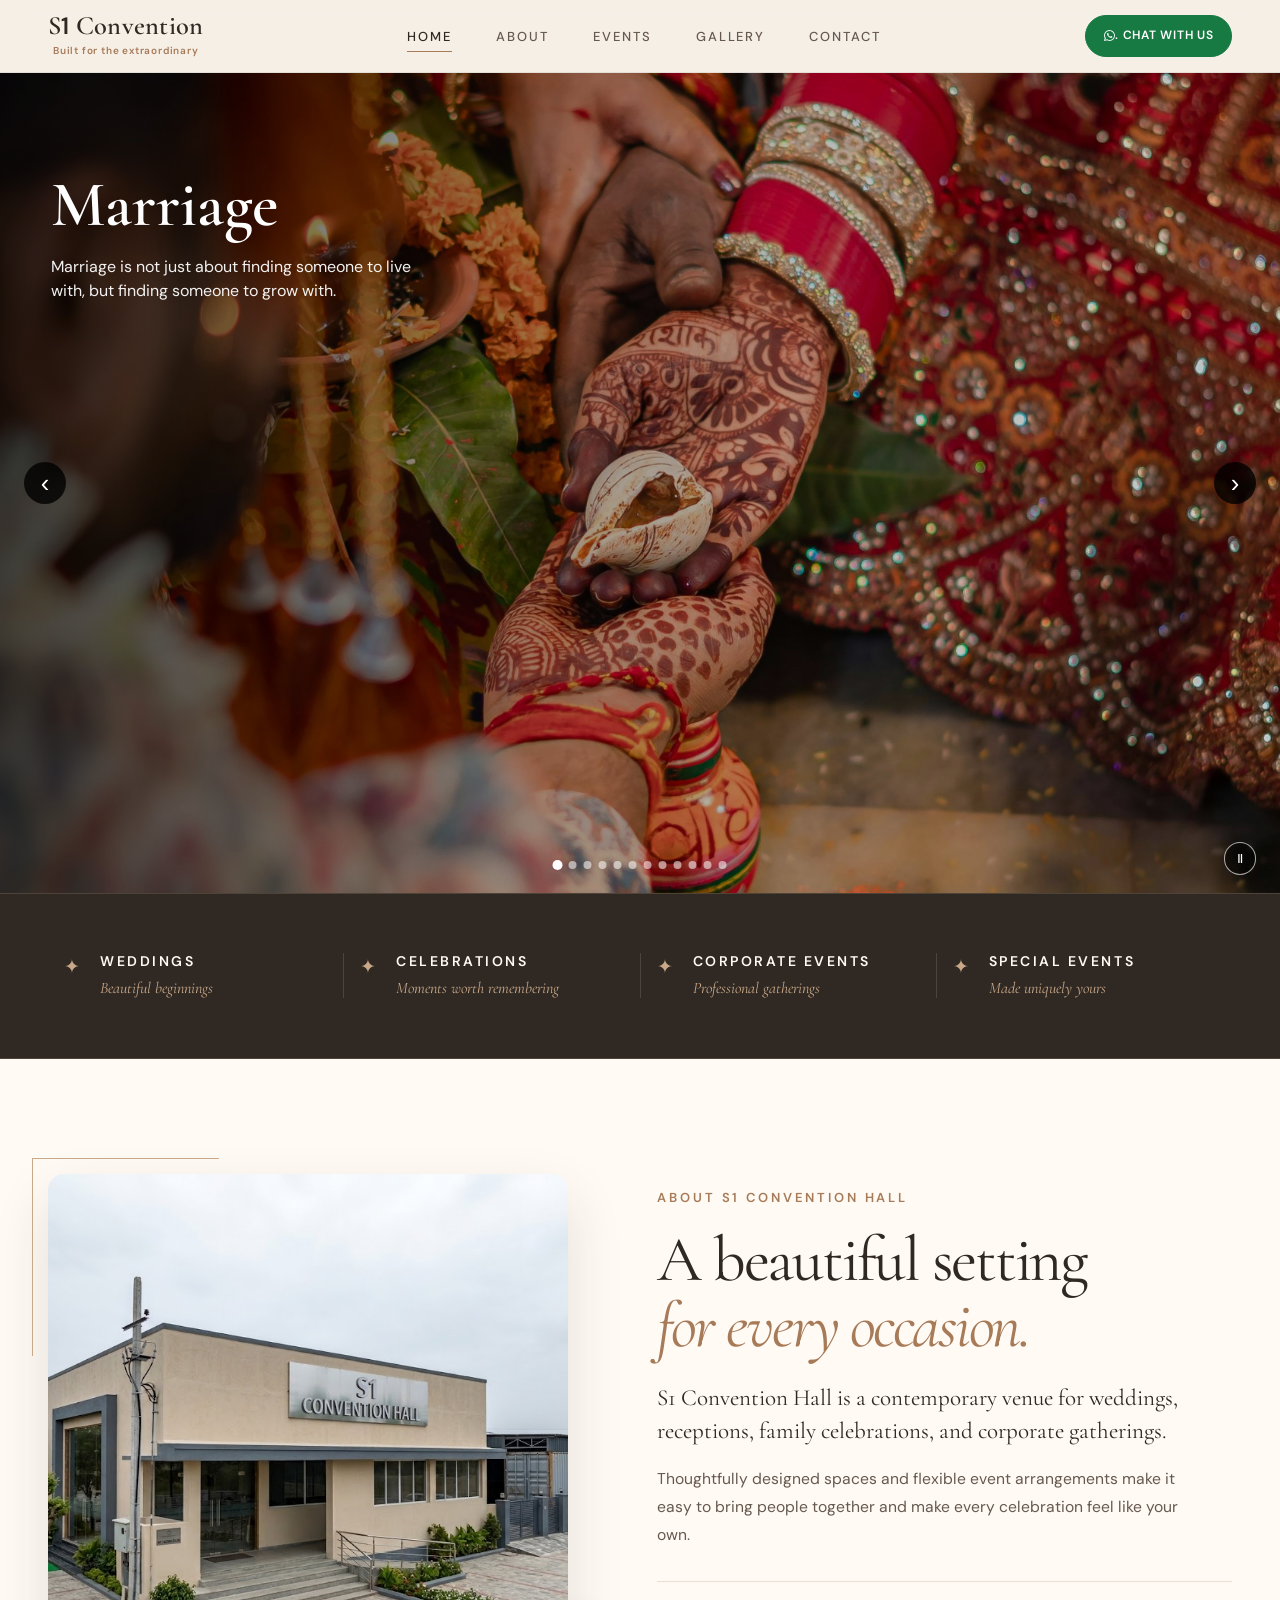
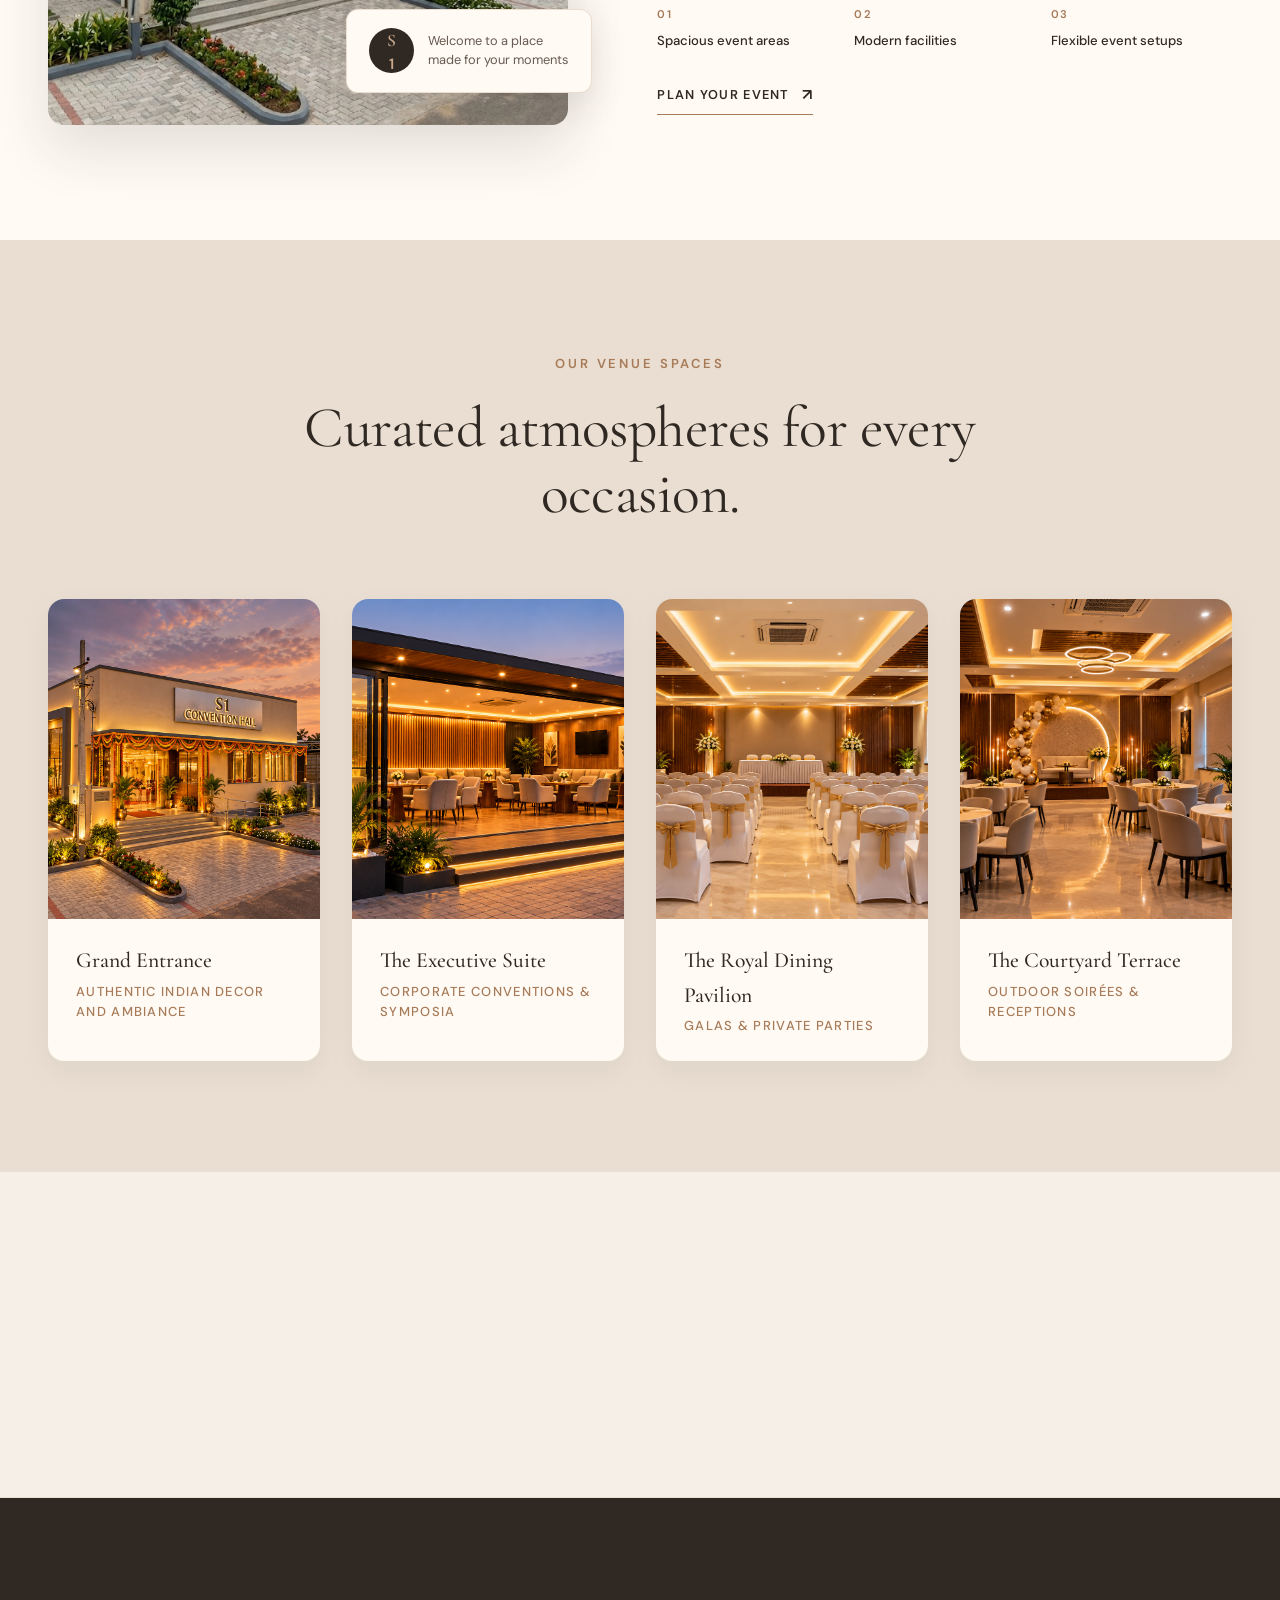
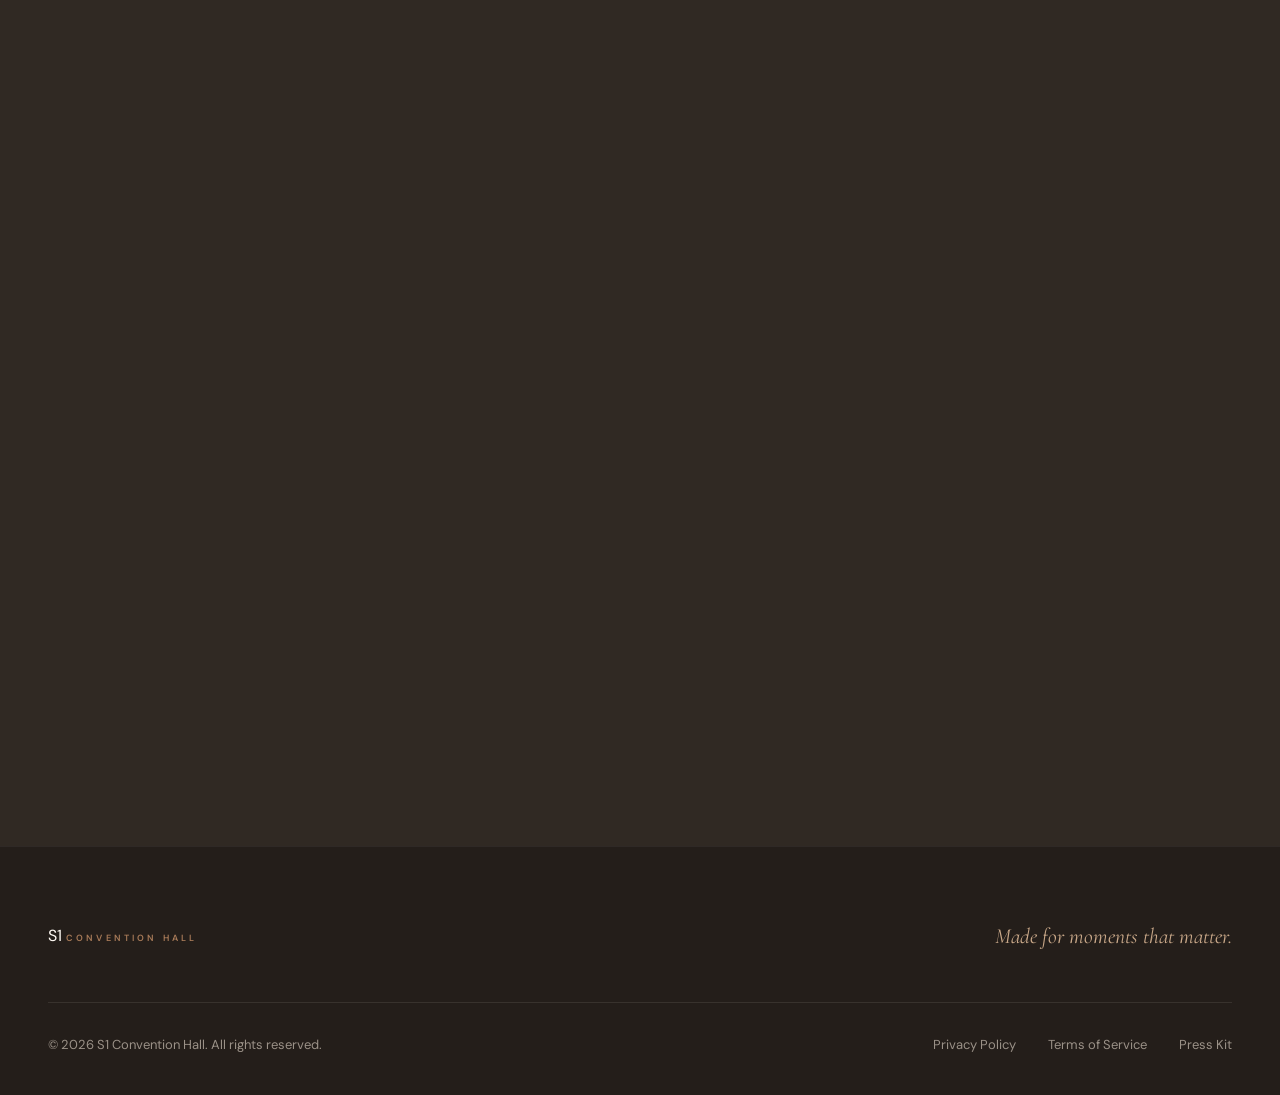
==== commit c4f14939: "captions and images" ====
--- a/index.html
+++ b/index.html
@@ -5,6 +5,11 @@
   <meta name="viewport" content="width=device-width, initial-scale=1.0">
   <meta name="description" content="S1 Convention Hall — weddings, celebrations and corporate events in Ongole.">
   <title>S1 Convention Hall | Luxury Event & Wedding Venue</title>
+  <link rel="icon" href="images/favicon/favicon.ico" sizes="any">
+  <link rel="icon" href="images/favicon/favicon.svg" type="image/svg+xml">
+  <link rel="icon" href="images/favicon/favicon-96x96.png" type="image/png" sizes="96x96">
+  <link rel="apple-touch-icon" href="images/favicon/apple-touch-icon.png">
+  <link rel="manifest" href="images/favicon/site.webmanifest">
   <link rel="preconnect" href="https://fonts.googleapis.com">
   <link rel="preconnect" href="https://fonts.gstatic.com" crossorigin>
   <link href="https://fonts.googleapis.com/css2?family=Cormorant+Garamond:ital,wght@0,300;0,400;0,500;0,600;0,700;1,400;1,600&family=DM+Sans:ital,wght@0,300;0,400;0,500;0,600;1,400&display=swap" rel="stylesheet">
--- a/styles.css
+++ b/styles.css
@@ -203,6 +203,7 @@
 
 .brand-logo {
     display: flex;
+    flex-direction: column;
     align-items: center;
     text-decoration: none;
 }
@@ -229,6 +230,12 @@
     letter-spacing: 0.35em;
     color: var(--accent-gold);
     margin-top: 3px;
+}
+
+.navbar-header .brand-tagline {
+    font-size: 0.625rem;
+    letter-spacing: 0.08em;
+    margin-top: 0.25rem;
 }
 
 .nav-list {
